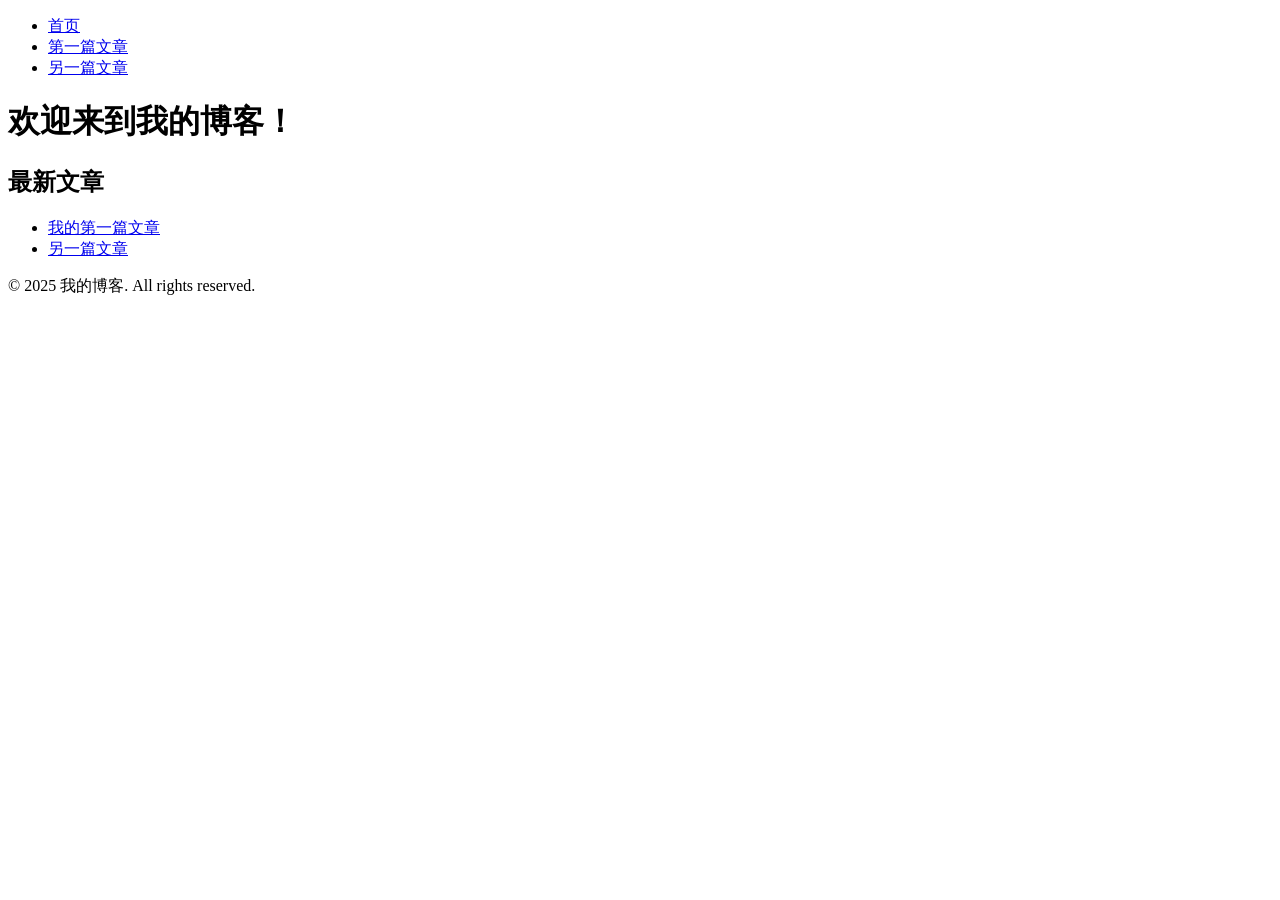
==== index.html @ 371def75 "Hello git world" ====
<!DOCTYPE html>
<html lang="en">
  <head>
    <meta charset="UTF-8" />
    <meta name="viewport" content="width=device-width, initial-scale=1.0" />
    <title>我的博客</title>
    <link rel="stylesheet" href="css/styles.css" />
  </head>
  <body>
    <header>
      <nav>
        <ul>
          <li><a href="/">首页</a></li>
          <li><a href="/posts/my-first-post.html">第一篇文章</a></li>
          <li><a href="/posts/another-post.html">另一篇文章</a></li>
        </ul>
      </nav>
    </header>

    <main>
      <h1>欢迎来到我的博客！</h1>
      <section>
        <h2>最新文章</h2>
        <ul>
          <li><a href="/posts/my-first-post.html">我的第一篇文章</a></li>
          <li><a href="/posts/another-post.html">另一篇文章</a></li>
        </ul>
      </section>
    </main>

    <footer>
      <p>&copy; 2025 我的博客. All rights reserved.</p>
    </footer>

    <script src="js/script.js"></script>
  </body>
</html>
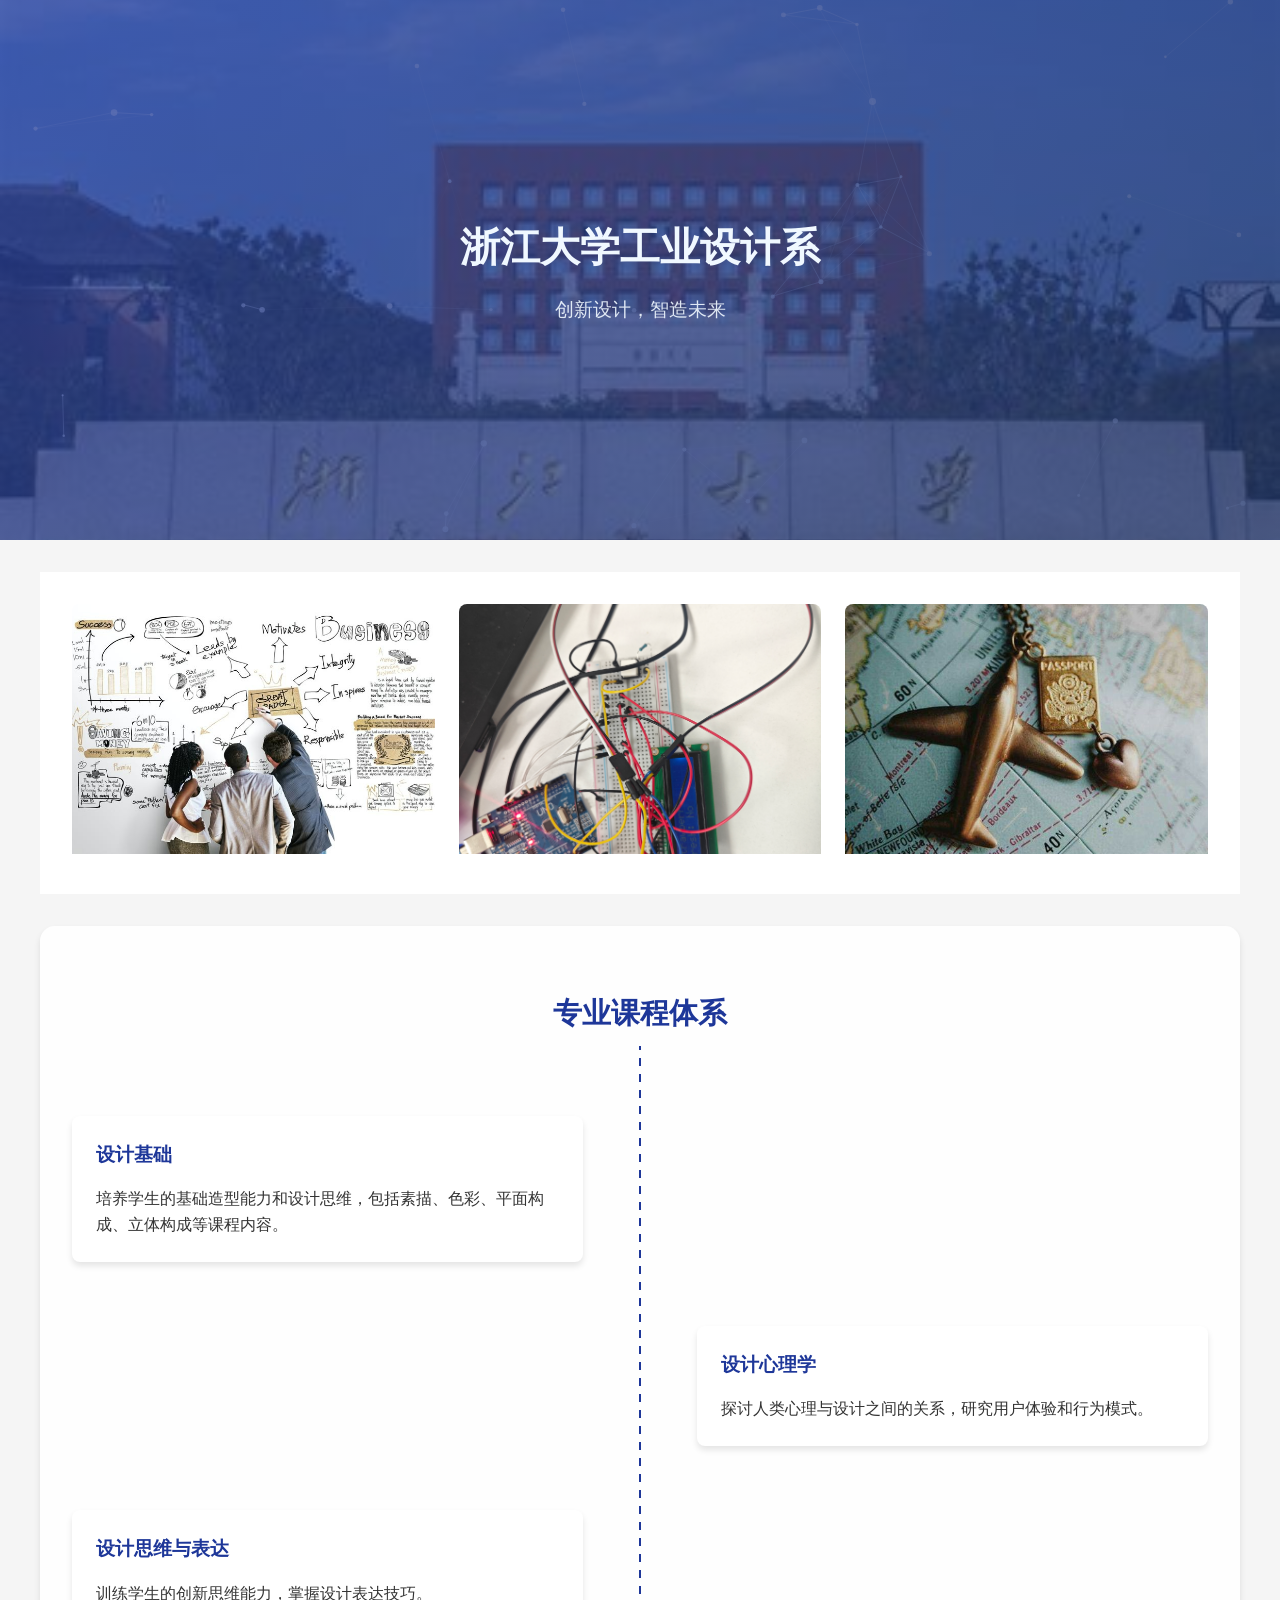
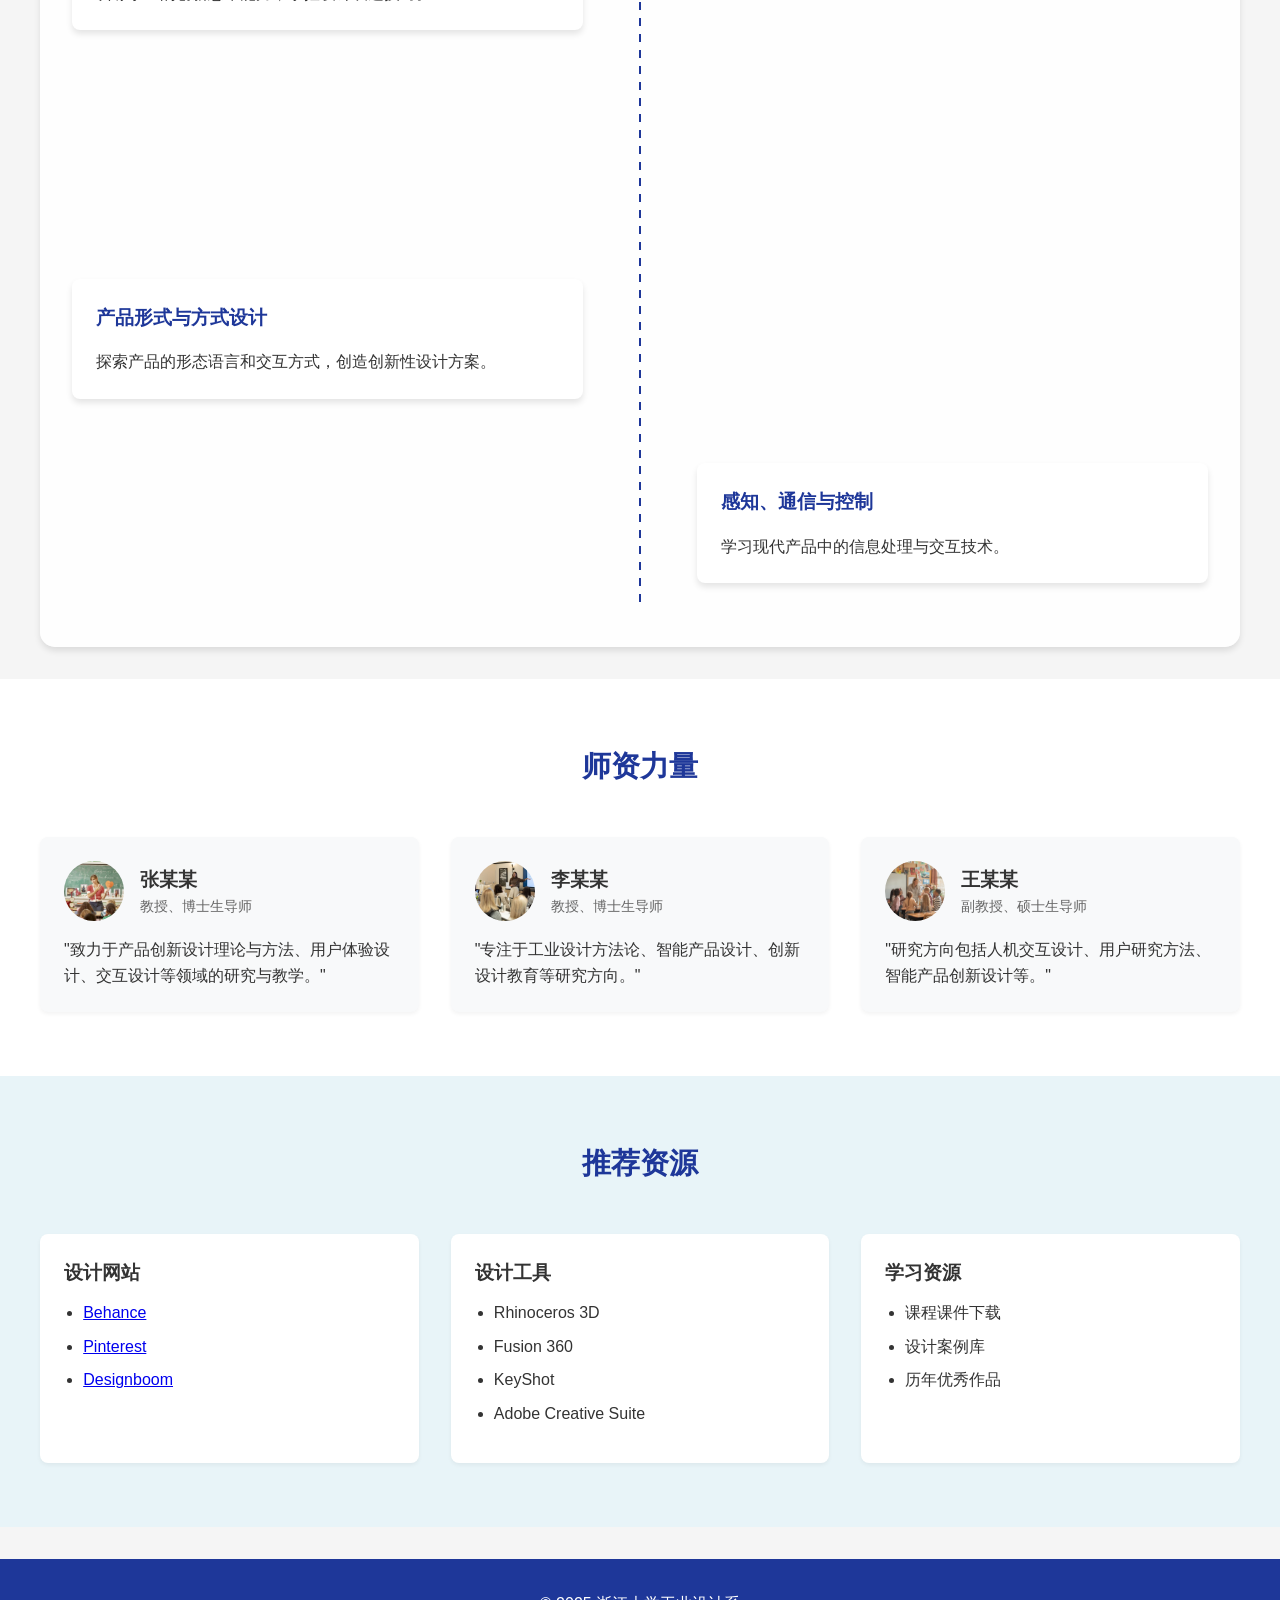
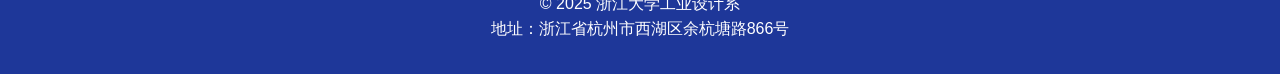
==== commit 579b6875: "Initial commit of website files" ====
--- a/index.html
+++ b/index.html
@@ -1,37 +1,393 @@
 <!DOCTYPE html>
-<html lang="en">
+<html lang="zh-CN">
   <head>
     <meta charset="UTF-8" />
     <meta name="viewport" content="width=device-width, initial-scale=1.0" />
-    <title>我的博客</title>
-    <link rel="stylesheet" href="css/styles.css" />
+    <title>浙江大学工业设计系</title>
+    <link rel="stylesheet" href="style.css" />
   </head>
   <body>
+    <canvas id="particles-canvas"></canvas>
     <header>
-      <nav>
-        <ul>
-          <li><a href="/">首页</a></li>
-          <li><a href="/posts/my-first-post.html">第一篇文章</a></li>
-          <li><a href="/posts/another-post.html">另一篇文章</a></li>
-        </ul>
-      </nav>
+      <img
+        src="./images/hero-bg.jpg"
+        alt="浙江大学工业设计系"
+        class="hero-image"
+      />
+      <h1 class="hero-title">浙江大学工业设计系</h1>
+      <p class="hero-subtitle">创新设计，智造未来</p>
     </header>
 
-    <main>
-      <h1>欢迎来到我的博客！</h1>
-      <section>
-        <h2>最新文章</h2>
-        <ul>
-          <li><a href="/posts/my-first-post.html">我的第一篇文章</a></li>
-          <li><a href="/posts/another-post.html">另一篇文章</a></li>
-        </ul>
-      </section>
-    </main>
+    <section class="image-gallery fade-in">
+      <div class="gallery-item">
+        <a href="studio.html" style="text-decoration: none; color: inherit;">
+          <img src="./images/studio.jpg" alt="设计工作室" />
+          <div class="gallery-item-caption">现代化设计工作室</div>
+        </a>
+      </div>
+      <div class="gallery-item">
+        <a href="works.html" style="text-decoration: none; color: inherit;">
+          <img src="./images/works.jpg" alt="学生作品展" />
+          <div class="gallery-item-caption">学生优秀作品展示</div>
+        </a>
+      </div>
+      <div class="gallery-item">
+        <a href="international.html" style="text-decoration: none; color: inherit;">
+          <img src="./images/international.jpg" alt="国际交流" />
+          <div class="gallery-item-caption">国际设计交流活动</div>
+        </a>
+      </div>
+    </section>
+
+    <section class="timeline">
+      <h2 class="section-title">专业课程体系</h2>
+      <div class="timeline-item">
+        <div class="timeline-content">
+          <h3 class="timeline-title">设计基础</h3>
+          <p>
+            培养学生的基础造型能力和设计思维，包括素描、色彩、平面构成、立体构成等课程内容。
+          </p>
+          <div class="course-preview">
+            <img src="./images/design-basic.jpg" alt="设计基础课程" />
+            <div class="preview-caption">学生手绘训练与设计实践</div>
+          </div>
+          <div class="course-details">
+            <h4>课程信息</h4>
+            <p><strong>授课时间：</strong>大一上学期</p>
+            <p><strong>课程学分：</strong>4学分</p>
+            <p>
+              <strong>课程目标：</strong
+              >通过手绘训练和设计实践，培养学生对形态、色彩、材质的感知能力和表现能力，建立设计的基础认知。
+            </p>
+            <div class="course-content">
+              <p><strong>主要内容：</strong></p>
+              <ul>
+                <li>素描与速写技法</li>
+                <li>色彩理论与实践</li>
+                <li>平面构成原理</li>
+                <li>立体构成设计</li>
+              </ul>
+            </div>
+          </div>
+        </div>
+      </div>
+
+      <div class="timeline-item">
+        <div class="timeline-content">
+          <h3 class="timeline-title">设计心理学</h3>
+          <p>探讨人类心理与设计之间的关系，研究用户体验和行为模式。</p>
+          <div class="course-preview">
+            <img src="./images/design-psychology.jpg" alt="设计心理学" />
+            <div class="preview-caption">用户行为研究与情感设计分析</div>
+          </div>
+          <div class="course-details">
+            <h4>课程信息</h4>
+            <p><strong>授课时间：</strong>大二上学期</p>
+            <p><strong>课程学分：</strong>3学分</p>
+            <p>
+              <strong>课程目标：</strong
+              >掌握设计心理学基本理论，培养以用户为中心的设计思维。
+            </p>
+            <p><strong>主要内容：</strong></p>
+            <ul>
+              <li>认知心理学基础</li>
+              <li>用户行为分析</li>
+              <li>情感设计原理</li>
+              <li>用户研究方法</li>
+            </ul>
+          </div>
+        </div>
+      </div>
+
+      <div class="timeline-item">
+        <div class="timeline-content">
+          <h3 class="timeline-title">设计思维与表达</h3>
+          <p>训练学生的创新思维能力，掌握设计表达技巧。</p>
+          <div class="course-preview">
+            <img src="./images/design-thinking.jpg" alt="设计思维与表达" />
+            <div class="preview-caption">学生创意设计展示与表达</div>
+          </div>
+          <div class="course-details">
+            <h4>课程信息</h4>
+            <p><strong>授课时间：</strong>大二下学期</p>
+            <p><strong>课程学分：</strong>3学分</p>
+            <p>
+              <strong>课程目标：</strong
+              >通过项目驱动的方式，培养学生的设计思维和表达能力，掌握多种设计表现手段。
+            </p>
+            <p><strong>主要内容：</strong></p>
+            <ul>
+              <li>设计思维流程</li>
+              <li>创意发散与收敛</li>
+              <li>设计故事板制作</li>
+              <li>计算机辅助设计软件应用</li>
+            </ul>
+          </div>
+        </div>
+      </div>
+
+      <div class="timeline-item">
+        <div class="timeline-content">
+          <h3 class="timeline-title">人因工程与机器行为学</h3>
+          <p>研究人-机-环境系统的协调关系，优化产品使用体验。</p>
+          <div class="course-preview">
+            <img src="./images/ergonomics.jpg" alt="人因工程" />
+            <div class="preview-caption">人机交互设计与评估</div>
+          </div>
+          <div class="course-details">
+            <h4>课程信息</h4>
+            <p><strong>授课时间：</strong>大三上学期</p>
+            <p><strong>课程学分：</strong>3学分</p>
+            <p>
+              <strong>课程目标：</strong
+              >理解人因工程学的基本原理，掌握影响人机交互的关键因素，能够进行简单的人机交互设计。
+            </p>
+            <p><strong>主要内容：</strong></p>
+            <ul>
+              <li>人因工程学导论</li>
+              <li>人体测量学</li>
+              <li>工作环境与设备设计</li>
+              <li>人机交互界面设计</li>
+            </ul>
+          </div>
+        </div>
+      </div>
+
+      <div class="timeline-item">
+        <div class="timeline-content">
+          <h3 class="timeline-title">产品形式与方式设计</h3>
+          <p>探索产品的形态语言和交互方式，创造创新性设计方案。</p>
+          <div class="course-preview">
+            <img src="./images/product-design.jpg" alt="产品形式设计" />
+            <div class="preview-caption">产品造型设计与原型制作</div>
+          </div>
+          <div class="course-details">
+            <h4>课程信息</h4>
+            <p><strong>授课时间：</strong>大三下学期</p>
+            <p><strong>课程学分：</strong>3学分</p>
+            <p>
+              <strong>课程目标：</strong
+              >掌握产品形态设计的基本方法，能够进行产品外观造型和交互方式的创新设计。
+            </p>
+            <p><strong>主要内容：</strong></p>
+            <ul>
+              <li>产品形态设计基础</li>
+              <li>设计语言与符号</li>
+              <li>用户体验与交互设计</li>
+              <li>设计方案评估与优化</li>
+            </ul>
+          </div>
+        </div>
+      </div>
+
+      <div class="timeline-item">
+        <div class="timeline-content">
+          <h3 class="timeline-title">感知、通信与控制</h3>
+          <p>学习现代产品中的信息处理与交互技术。</p>
+          <div class="course-preview">
+            <img src="./images/interaction.jpg" alt="感知与交互" />
+            <div class="preview-caption">智能产品交互设计实践</div>
+          </div>
+          <div class="course-details">
+            <h4>课程信息</h4>
+            <p><strong>授课时间：</strong>大四上学期</p>
+            <p><strong>课程学分：</strong>3学分</p>
+            <p>
+              <strong>课程目标：</strong
+              >理解感知、通信与控制的基本概念，掌握智能产品设计中的信息处理与交互技术。
+            </p>
+            <p><strong>主要内容：</strong></p>
+            <ul>
+              <li>传感器原理与应用</li>
+              <li>嵌入式系统基础</li>
+              <li>无线通信技术</li>
+              <li>智能产品设计案例分析</li>
+            </ul>
+          </div>
+        </div>
+      </div>
+    </section>
+
+    <section class="testimonials">
+      <h2 class="section-title">师资力量</h2>
+      <div class="testimonial-grid">
+        <div class="testimonial-card">
+          <div class="professor-info">
+            <img
+              src="./images/teacher-1.jpg"
+              alt="张某某教授"
+              class="professor-avatar"
+            />
+            <div class="professor-details">
+              <h3>张某某</h3>
+              <p class="professor-title">教授、博士生导师</p>
+            </div>
+          </div>
+          <p>
+            "致力于产品创新设计理论与方法、用户体验设计、交互设计等领域的研究与教学。"
+          </p>
+        </div>
+        <div class="testimonial-card">
+          <div class="professor-info">
+            <img
+              src="./images/teacher-2.jpg"
+              alt="李某某教授"
+              class="professor-avatar"
+            />
+            <div class="professor-details">
+              <h3>李某某</h3>
+              <p class="professor-title">教授、博士生导师</p>
+            </div>
+          </div>
+          <p>"专注于工业设计方法论、智能产品设计、创新设计教育等研究方向。"</p>
+        </div>
+        <div class="testimonial-card">
+          <div class="professor-info">
+            <img
+              src="./images/teacher-3.jpg"
+              alt="王某某教授"
+              class="professor-avatar"
+            />
+            <div class="professor-details">
+              <h3>王某某</h3>
+              <p class="professor-title">副教授、硕士生导师</p>
+            </div>
+          </div>
+          <p>"研究方向包括人机交互设计、用户研究方法、智能产品创新设计等。"</p>
+        </div>
+      </div>
+    </section>
+
+    <section class="resources">
+      <h2 class="section-title">推荐资源</h2>
+      <div class="resource-grid">
+        <div class="resource-card">
+          <h3>设计网站</h3>
+          <ul>
+            <li>
+              <a href="https://www.behance.net" target="_blank">Behance</a>
+            </li>
+            <li>
+              <a href="https://www.pinterest.com" target="_blank">Pinterest</a>
+            </li>
+            <li>
+              <a href="https://www.designboom.com" target="_blank"
+                >Designboom</a
+              >
+            </li>
+          </ul>
+        </div>
+        <div class="resource-card">
+          <h3>设计工具</h3>
+          <ul>
+            <li>Rhinoceros 3D</li>
+            <li>Fusion 360</li>
+            <li>KeyShot</li>
+            <li>Adobe Creative Suite</li>
+          </ul>
+        </div>
+        <div class="resource-card">
+          <h3>学习资源</h3>
+          <ul>
+            <li>课程课件下载</li>
+            <li>设计案例库</li>
+            <li>历年优秀作品</li>
+          </ul>
+        </div>
+      </div>
+    </section>
 
     <footer>
-      <p>&copy; 2025 我的博客. All rights reserved.</p>
+      <p>© 2025 浙江大学工业设计系</p>
+      <p>地址：浙江省杭州市西湖区余杭塘路866号</p>
     </footer>
 
-    <script src="js/script.js"></script>
+    <script src="js/particles.js"></script>
+    <script>
+      // 初始化粒子效果
+      document.addEventListener("DOMContentLoaded", () => {
+        new ParticleNetwork("particles-canvas");
+      });
+
+      // 添加时间轴动画效果
+      document.addEventListener("DOMContentLoaded", function () {
+        const timelineItems = document.querySelectorAll(".timeline-item");
+
+        function isElementInViewport(el) {
+          const rect = el.getBoundingClientRect();
+          return (
+            rect.top >= 0 &&
+            rect.left >= 0 &&
+            rect.bottom <=
+              (window.innerHeight || document.documentElement.clientHeight) &&
+            rect.right <=
+              (window.innerWidth || document.documentElement.clientWidth)
+          );
+        }
+
+        function showVisibleItems() {
+          timelineItems.forEach((item) => {
+            if (isElementInViewport(item)) {
+              item.style.opacity = "1";
+              item.style.transform = "translateY(0)";
+            }
+          });
+        }
+
+        // 初始化时间轴项目样式
+        timelineItems.forEach((item) => {
+          item.style.opacity = "0";
+          item.style.transform = "translateY(20px)";
+          item.style.transition = "all 0.5s ease-out";
+        });
+
+        // 监听滚动事件
+        window.addEventListener("scroll", showVisibleItems);
+        // 初始加载时检查
+        showVisibleItems();
+      });
+
+      // 添加课程详情展开/收起功能
+      document.querySelectorAll(".timeline-content").forEach((content) => {
+        content.addEventListener("click", function () {
+          const details = this.querySelector(".course-details");
+          const wasActive = this.classList.contains("active");
+
+          // 先关闭所有其他展开的详情
+          document.querySelectorAll(".timeline-content").forEach((item) => {
+            item.classList.remove("active");
+            const otherDetails = item.querySelector(".course-details");
+            if (otherDetails) {
+              otherDetails.classList.remove("active");
+            }
+          });
+
+          // 如果当前项未展开，则展开它
+          if (!wasActive) {
+            this.classList.add("active");
+            if (details) {
+              details.classList.add("active");
+            }
+          }
+        });
+      });
+
+      // 滚动动画
+      const observerOptions = {
+        threshold: 0.2,
+      };
+
+      const observer = new IntersectionObserver((entries) => {
+        entries.forEach((entry) => {
+          if (entry.isIntersecting) {
+            entry.target.classList.add("visible");
+          }
+        });
+      }, observerOptions);
+
+      document.querySelectorAll(".fade-in").forEach((element) => {
+        observer.observe(element);
+      });
+    </script>
   </body>
 </html>
--- a/style.css
+++ b/style.css
@@ -0,0 +1,443 @@
+* {
+  margin: 0;
+  padding: 0;
+  box-sizing: border-box;
+}
+
+body {
+  font-family: "Microsoft YaHei", sans-serif;
+  line-height: 1.6;
+  color: #333;
+  background-color: #f5f5f5;
+}
+
+header {
+  position: relative;
+  overflow: hidden;
+  height: 60vh;
+  display: flex;
+  flex-direction: column;
+  justify-content: center;
+  background: linear-gradient(
+    135deg,
+    rgba(30, 55, 153, 0.7) 0%,
+    rgba(12, 36, 97, 0.7) 100%
+  );
+}
+title {
+  color: aliceblue;
+}
+.hero-title {
+  font-size: 2.5rem;
+  margin-bottom: 1rem;
+  color: aliceblue;
+  text-align: center;
+}
+
+.hero-subtitle {
+  font-size: 1.2rem;
+  opacity: 0.9;
+  color: aliceblue;
+  text-align: center;
+}
+
+.hero-image {
+  width: 100%;
+  height: 60vh;
+  object-fit: cover;
+  opacity: 0.8;
+  position: absolute;
+  top: 0;
+  left: 0;
+  z-index: -1;
+}
+
+/* 修改时间轴样式 */
+.timeline {
+  position: relative;
+  max-width: 1200px;
+  margin: 2rem auto;
+  padding: 4rem 2rem 2rem; /* 增加顶部内边距，为标题腾出空间 */
+  background: rgba(255, 255, 255, 0.9);
+  border-radius: 15px;
+  box-shadow: 0 4px 6px rgba(0, 0, 0, 0.1);
+  z-index: 1;
+}
+
+.timeline::before {
+  content: "";
+  position: absolute;
+  width: 2px; /* 减小宽度 */
+  background-image: linear-gradient(
+    to bottom,
+    #1e3799 25%,
+    transparent 25%,
+    transparent 75%,
+    #1e3799 75%
+  );
+  background-size: 2px 16px; /* 控制点的大小和间距 */
+  top: 120px; /* 调整起始位置，避开标题 */
+  bottom: 40px;
+  left: 50%;
+  transform: translateX(-50%);
+  z-index: 2;
+}
+
+.timeline-item {
+  padding: 2rem 0;
+  width: 100%;
+  position: relative;
+}
+
+.timeline-content {
+  position: relative;
+  width: 45%;
+  padding: 1.5rem;
+  background: white;
+  border-radius: 8px;
+  box-shadow: 0 4px 6px rgba(0, 0, 0, 0.1);
+  transition: all 0.6s ease; /* 增加过渡时间 */
+  cursor: pointer;
+  z-index: 3; /* 确保内容卡片在最上层 */
+}
+
+.timeline-content:hover {
+  transform: translateY(-5px);
+}
+
+.timeline-item:nth-child(odd) .timeline-content {
+  left: 55%;
+}
+
+.timeline-item:nth-child(even) .timeline-content {
+  left: 0;
+}
+
+.timeline-title {
+  font-size: 1.2rem;
+  color: #1e3799;
+  margin-bottom: 1rem;
+}
+
+/* 教师评价区域 */
+.testimonials {
+  background: white;
+  padding: 4rem 2rem;
+}
+
+.testimonial-grid {
+  display: grid;
+  grid-template-columns: repeat(auto-fit, minmax(300px, 1fr));
+  gap: 2rem;
+  max-width: 1200px;
+  margin: 0 auto;
+}
+
+.testimonial-card {
+  background: #f8f9fa;
+  padding: 1.5rem;
+  border-radius: 8px;
+  box-shadow: 0 2px 4px rgba(0, 0, 0, 0.05);
+  display: flex;
+  flex-direction: column;
+  gap: 1rem;
+}
+
+.professor-info {
+  display: flex;
+  align-items: center;
+  gap: 1rem;
+}
+
+.professor-avatar {
+  width: 60px;
+  height: 60px;
+  border-radius: 50%;
+  object-fit: cover;
+}
+
+.professor-details {
+  flex: 1;
+}
+
+.professor-title {
+  color: #666;
+  font-size: 0.9rem;
+}
+
+/* 资源推荐区域 */
+.resources {
+  padding: 4rem 2rem;
+  background: #e8f4f8;
+}
+
+.resource-grid {
+  display: grid;
+  grid-template-columns: repeat(auto-fit, minmax(250px, 1fr));
+  gap: 2rem;
+  max-width: 1200px;
+  margin: 0 auto;
+}
+
+.resource-card {
+  background: white;
+  padding: 1.5rem;
+  border-radius: 8px;
+  box-shadow: 0 2px 4px rgba(0, 0, 0, 0.05);
+  transition: transform 0.3s ease;
+}
+
+.resource-card:hover {
+  transform: translateY(-5px);
+}
+
+.resource-card ul,
+.course-details ul {
+  list-style-position: outside; /* 将点放在文本区域外 */
+  list-style-type: disc;
+  padding-left: 1.2em;
+  margin: 0.5rem 0;
+}
+
+.resource-card li,
+.course-details li {
+  padding: 0.3rem 0;
+  line-height: 1.5;
+  margin-left: 0; /* 移除额外的左边距 */
+  text-indent: 0; /* 移除文本缩进 */
+}
+
+/* 移除之前的自定义点样式 */
+.course-details ul li::before,
+.resource-card ul li::before {
+  content: none;
+}
+
+.section-title {
+  text-align: center;
+  margin-bottom: 3rem;
+  color: #1e3799;
+  position: relative; /* 确保标题在正确的层级 */
+  z-index: 3;
+  font-size: 1.8rem;
+  font-weight: bold;
+}
+
+footer {
+  background: #1e3799;
+  color: white;
+  text-align: center;
+  padding: 2rem;
+  margin-top: 2rem;
+}
+
+/* 添加课程详情样式 */
+.course-details {
+  display: none;
+  background: #f8f9fa;
+  padding-top: 10rem;
+  padding: 1rem;
+  border-radius: 4px;
+  border-left: 4px solid #1e3799;
+  position: relative;
+  z-index: 4; /* 确保展开的详情在最上层 */
+}
+
+.course-details ul {
+  list-style-position: inside; /* 将列表符号放在内容区域内 */
+  padding-left: 0; /* 移除默认的左侧padding */
+}
+
+.course-details li {
+  padding-left: 1.2em; /* 为列表项添加左侧间距 */
+  text-indent: -1.2em; /* 使用负缩进将列表符号向左移动 */
+}
+
+.course-details.active {
+  display: block;
+  animation: slideDown 0.8s ease-out; /* 增加动画时间 */
+}
+
+@keyframes slideDown {
+  from {
+    opacity: 0;
+    transform: translateY(-10px);
+  }
+  to {
+    opacity: 1;
+    transform: translateY(0);
+  }
+}
+
+.expand-icon {
+  position: absolute;
+  right: 1rem;
+  top: 1rem;
+  width: 20px;
+  height: 20px;
+  transition: transform 0.3s ease;
+}
+
+.expand-icon::before {
+  width: 2px;
+  height: 100%;
+  left: 50%;
+  transform: translateX(-50%);
+}
+
+.expand-icon::after {
+  width: 100%;
+  height: 2px;
+  top: 50%;
+  transform: translateY(-50%);
+}
+
+.timeline-content.active .expand-icon::before {
+  transform: translateX(-50%) rotate(90deg);
+}
+
+/* 添加新的样式 */
+#particles-canvas {
+  position: absolute; /* 改为absolute定位 */
+  top: 0;
+  left: 0;
+  width: 100%;
+  height: 60vh; /* 限制高度与header一致 */
+  z-index: 0;
+  pointer-events: none;
+}
+
+.image-gallery {
+  display: grid;
+  grid-template-columns: repeat(auto-fit, minmax(300px, 1fr));
+  gap: 1.5rem;
+  padding: 2rem;
+  background: #fff;
+  margin: 2rem auto;
+  max-width: 1200px;
+  position: relative;
+  z-index: 1;
+}
+
+.gallery-item {
+  position: relative;
+  overflow: hidden;
+  border-radius: 8px;
+  transition: transform 0.3s ease;
+}
+
+.gallery-item img {
+  width: 100%;
+  height: 250px;
+  object-fit: cover;
+  transition: transform 0.8s ease; /* 增加过渡时间 */
+}
+
+.gallery-item:hover img {
+  transform: scale(1.05);
+}
+
+.gallery-item-caption {
+  position: absolute;
+  bottom: 0;
+  left: 0;
+  right: 0;
+  padding: 1rem;
+  background: linear-gradient(to top, rgba(0, 0, 0, 0.8), transparent);
+  color: white;
+  transform: translateY(100%);
+  transition: transform 0.8s ease; /* 增加过渡时间 */
+}
+
+.gallery-item:hover .gallery-item-caption {
+  transform: translateY(0);
+}
+
+/* 添加滚动动画效果 */
+.fade-in {
+  opacity: 0;
+  transform: translateY(20px);
+  transition: opacity 1s ease, transform 1s ease; /* 增加过渡时间 */
+}
+
+.fade-in.visible {
+  opacity: 1;
+  transform: translateY(0);
+}
+
+/* 添加课程预览图样式 */
+.course-preview {
+    position: absolute;
+    width: 300px;
+    height: 200px;
+    background: white;
+    border-radius: 10px;
+    box-shadow: 0 10px 30px rgba(0, 0, 0, 0.2);
+    opacity: 0;
+    visibility: hidden;
+    transition: all 0.4s cubic-bezier(0.4, 0, 0.2, 1);
+    overflow: hidden;
+    z-index: 10;
+}
+
+.timeline-item:nth-child(odd) .course-preview {
+    right: calc(100% + 80px); /* 增加右侧间距，从30px改为80px */
+    top: 50%;
+    transform: translate(0, -50%);
+}
+
+.timeline-item:nth-child(even) .course-preview {
+    left: calc(100% + 80px); /* 增加左侧间距，从30px改为80px */
+    top: 50%;
+    transform: translate(0, -50%);
+}
+
+.timeline-content:hover .course-preview {
+    opacity: 1;
+    visibility: visible;
+    transform: translate(0, -50%);
+}
+
+.course-preview img {
+    width: 100%;
+    height: 100%;
+    object-fit: cover;
+    transition: transform 0.6s ease;
+}
+
+.course-preview:hover img {
+    transform: scale(1.1);
+}
+
+/* 添加预览图说明文字 */
+.preview-caption {
+    position: absolute;
+    bottom: 0;
+    left: 0;
+    right: 0;
+    padding: 1rem;
+    background: linear-gradient(to top, rgba(0, 0, 0, 0.8), transparent);
+    color: white;
+    font-size: 0.9rem;
+}
+
+/* 响应式设计优化 */
+@media (max-width: 768px) {
+  .hero-title {
+    font-size: 2rem;
+  }
+
+  .image-gallery {
+    grid-template-columns: 1fr;
+  }
+
+  .timeline::before {
+    left: 31px;
+    top: 120px; /* 保持与桌面版一致 */
+  }
+
+  .timeline-content {
+    width: calc(100% - 90px);
+    left: 90px !important;
+  }
+}
